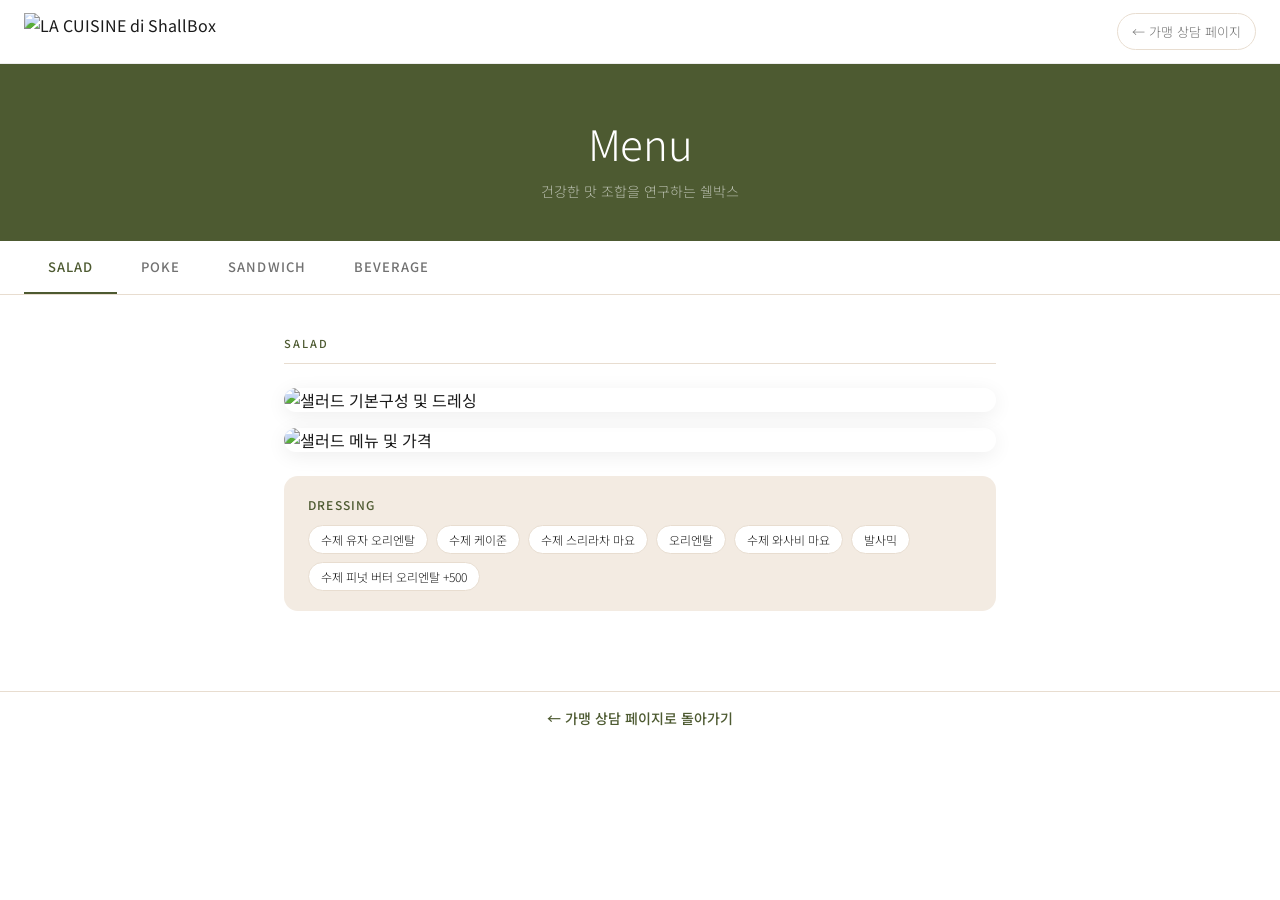
==== menu.html @ d77a671e "Add files via upload" ====
<!DOCTYPE html>
<html lang="ko">
<head>
  <meta charset="UTF-8" />
  <meta name="viewport" content="width=device-width, initial-scale=1.0" />
  <title>쉘박스 메뉴 | ShallBox Menu</title>
  <meta name="description" content="쉘박스 전체 메뉴 — 샐러드, 포케, 샌드위치, 음료" />
  <link rel="preconnect" href="https://fonts.googleapis.com" />
  <link rel="preconnect" href="https://fonts.gstatic.com" crossorigin />
  <link href="https://fonts.googleapis.com/css2?family=Noto+Sans+KR:wght@300;400;500&display=swap" rel="stylesheet" />
  <style>
    *, *::before, *::after { box-sizing: border-box; margin: 0; padding: 0; }
    :root {
      --green: #4d5a31;
      --green-dark: #3d4727;
      --cream: #f3ebe2;
      --cream-dark: #e8ddd0;
      --black: #1a1a1a;
      --gray: #717171;
      --gray-light: #f5f5f3;
      --white: #ffffff;
    }
    html { scroll-behavior: smooth; }
    body {
      font-family: -apple-system, BlinkMacSystemFont, 'Noto Sans KR', 'Apple SD Gothic Neo', sans-serif;
      background: var(--white); color: var(--black);
      -webkit-font-smoothing: antialiased;
    }
    img { display: block; max-width: 100%; }
    a { text-decoration: none; color: inherit; }

    /* HEADER */
    .header {
      position: sticky; top: 0; z-index: 100;
      background: rgba(255,255,255,0.95); backdrop-filter: blur(16px);
      border-bottom: 1px solid rgba(0,0,0,0.07);
      padding: 0 24px; height: 64px;
      display: flex; align-items: center; justify-content: space-between;
    }
    .header-logo { height: 38px; }
    .header-back {
      display: flex; align-items: center; gap: 6px;
      font-size: 13px; color: var(--gray); font-weight: 300;
      padding: 8px 14px; border-radius: 999px;
      border: 1px solid var(--cream-dark);
      transition: all .2s;
    }
    .header-back:hover { border-color: var(--green); color: var(--green); }

    /* HERO */
    .menu-hero {
      background: var(--green); padding: 48px 24px 40px;
      text-align: center;
    }
    .menu-hero h1 {
      font-size: clamp(28px, 4vw, 42px); font-weight: 300;
      color: var(--white); letter-spacing: -0.01em; margin-bottom: 8px;
    }
    .menu-hero p { font-size: 14px; color: rgba(255,255,255,0.6); font-weight: 300; }

    /* TABS */
    .tabs-wrap {
      position: sticky; top: 64px; z-index: 90;
      background: var(--white);
      border-bottom: 1px solid var(--cream-dark);
      padding: 0 24px;
      overflow-x: auto;
      -webkit-overflow-scrolling: touch;
      scrollbar-width: none;
    }
    .tabs-wrap::-webkit-scrollbar { display: none; }
    .tabs {
      display: flex; gap: 0;
      min-width: max-content;
    }
    .tab {
      padding: 16px 24px;
      font-size: 13px; font-weight: 500;
      color: var(--gray); letter-spacing: 0.08em;
      border-bottom: 2px solid transparent;
      transition: all .2s; white-space: nowrap;
      background: none; cursor: pointer; border-top: none; border-left: none; border-right: none;
      font-family: inherit;
    }
    .tab.active { color: var(--green); border-bottom-color: var(--green); }
    .tab:hover { color: var(--green); }

    /* MENU SECTIONS */
    .menu-section { display: none; padding: 40px 24px 80px; max-width: 760px; margin: 0 auto; }
    .menu-section.active { display: block; }

    .menu-section-title {
      font-size: 11px; font-weight: 500; letter-spacing: 0.18em;
      text-transform: uppercase; color: var(--green);
      margin-bottom: 24px; padding-bottom: 12px;
      border-bottom: 1px solid var(--cream-dark);
    }

    .menu-img-wrap {
      border-radius: 16px; overflow: hidden;
      box-shadow: 0 4px 20px rgba(0,0,0,0.07);
      margin-bottom: 16px;
    }
    .menu-img-wrap img { width: 100%; }
    .menu-img-wrap + .menu-img-wrap { margin-top: 12px; }

    .menu-note {
      font-size: 12px; color: var(--gray); font-weight: 300;
      text-align: center; margin-top: 24px; line-height: 1.8;
    }

    /* DRESSING BOX */
    .dressing-box {
      background: var(--cream); border-radius: 14px;
      padding: 20px 24px; margin-top: 24px;
    }
    .dressing-box h4 {
      font-size: 12px; font-weight: 500; color: var(--green);
      letter-spacing: 0.1em; text-transform: uppercase; margin-bottom: 12px;
    }
    .dressing-list {
      display: flex; flex-wrap: wrap; gap: 8px;
    }
    .dressing-tag {
      font-size: 12px; font-weight: 300; color: var(--black);
      background: var(--white); border-radius: 999px;
      padding: 5px 12px;
      border: 1px solid var(--cream-dark);
    }

    /* BEVERAGE GRID */
    .bev-grid {
      display: grid; grid-template-columns: 1fr 1fr; gap: 20px; margin-top: 8px;
    }
    .bev-category h3 {
      font-size: 14px; font-weight: 500; color: var(--green);
      margin-bottom: 12px; padding-bottom: 8px;
      border-bottom: 1px solid var(--cream-dark);
    }
    .bev-item {
      display: flex; justify-content: space-between; align-items: center;
      padding: 8px 0; border-bottom: 1px solid rgba(0,0,0,0.05);
      font-size: 13px;
    }
    .bev-item:last-child { border-bottom: none; }
    .bev-name { color: var(--black); font-weight: 300; }
    .bev-price { color: var(--green); font-weight: 500; white-space: nowrap; margin-left: 8px; }
    .bev-options {
      margin-top: 16px; padding: 12px 16px;
      background: var(--cream); border-radius: 10px;
      font-size: 11px; color: var(--gray); font-weight: 300; line-height: 1.8;
    }

    /* BACK TO TOP */
    .back-to-fran {
      display: flex; align-items: center; justify-content: center;
      gap: 8px; padding: 16px;
      font-size: 14px; color: var(--green); font-weight: 500;
      border-top: 1px solid var(--cream-dark);
    }
    .back-to-fran:hover { text-decoration: underline; text-underline-offset: 3px; }

    @media (max-width: 600px) {
      .bev-grid { grid-template-columns: 1fr; }
      .menu-section { padding: 32px 16px 64px; }
    }
  </style>
</head>
<body>

<header class="header">
  <img src="images/logo.png" alt="LA CUISINE di ShallBox" class="header-logo" />
  <a href="/" class="header-back">
    ← 가맹 상담 페이지
  </a>
</header>

<div class="menu-hero">
  <h1>Menu</h1>
  <p>건강한 맛 조합을 연구하는 쉘박스</p>
</div>

<div class="tabs-wrap">
  <div class="tabs">
    <button class="tab active" onclick="showTab('salad', this)">SALAD</button>
    <button class="tab" onclick="showTab('poke', this)">POKE</button>
    <button class="tab" onclick="showTab('sandwich', this)">SANDWICH</button>
    <button class="tab" onclick="showTab('beverage', this)">BEVERAGE</button>
  </div>
</div>

<!-- SALAD -->
<div id="tab-salad" class="menu-section active">
  <p class="menu-section-title">Salad</p>
  <div class="menu-img-wrap"><img src="images/menu_page_1.webp" alt="샐러드 기본구성 및 드레싱" /></div>
  <div class="menu-img-wrap"><img src="images/menu_page_2.webp" alt="샐러드 메뉴 및 가격" /></div>
  <div class="dressing-box">
    <h4>Dressing</h4>
    <div class="dressing-list">
      <span class="dressing-tag">수제 유자 오리엔탈</span>
      <span class="dressing-tag">수제 케이준</span>
      <span class="dressing-tag">수제 스리라차 마요</span>
      <span class="dressing-tag">오리엔탈</span>
      <span class="dressing-tag">수제 와사비 마요</span>
      <span class="dressing-tag">발사믹</span>
      <span class="dressing-tag">수제 피넛 버터 오리엔탈 +500</span>
    </div>
  </div>
</div>

<!-- POKE -->
<div id="tab-poke" class="menu-section">
  <p class="menu-section-title">Poke</p>
  <div class="menu-img-wrap"><img src="images/menu_page_3.webp" alt="포케 기본구성 및 드레싱" /></div>
  <div class="menu-img-wrap"><img src="images/menu_page_4.webp" alt="포케 메뉴 및 가격" /></div>
  <div class="dressing-box">
    <h4>Dressing</h4>
    <div class="dressing-list">
      <span class="dressing-tag">수제 유자 오리엔탈</span>
      <span class="dressing-tag">수제 케이준</span>
      <span class="dressing-tag">수제 스리라차 마요</span>
      <span class="dressing-tag">오리엔탈</span>
      <span class="dressing-tag">수제 와사비 마요</span>
      <span class="dressing-tag">발사믹</span>
      <span class="dressing-tag">수제 피넛 버터 오리엔탈 +500</span>
    </div>
  </div>
</div>

<!-- SANDWICH -->
<div id="tab-sandwich" class="menu-section">
  <p class="menu-section-title">Sandwich</p>
  <div class="menu-img-wrap"><img src="images/menu_page_5.webp" alt="샌드위치 시그니처 메뉴" /></div>
  <div class="menu-img-wrap"><img src="images/menu_page_6.webp" alt="샌드위치 메뉴 및 가격" /></div>
</div>

<!-- BEVERAGE -->
<div id="tab-beverage" class="menu-section">
  <p class="menu-section-title">Beverage</p>
  <div class="menu-img-wrap"><img src="images/menu_page_7.webp" alt="음료 메뉴 및 가격" /></div>
  <p class="menu-note">캔 변경 +500 · 샷 추가 +1,000 · 바닐라 시럽 +500 · 헤이즐넛 시럽 +500</p>
</div>

<a href="/" class="back-to-fran">← 가맹 상담 페이지로 돌아가기</a>

<script>
  function showTab(name, btn) {
    document.querySelectorAll('.menu-section').forEach(s => s.classList.remove('active'));
    document.querySelectorAll('.tab').forEach(b => b.classList.remove('active'));
    document.getElementById('tab-' + name).classList.add('active');
    btn.classList.add('active');
    window.scrollTo({ top: 128, behavior: 'smooth' });
  }
</script>
</body>
</html>
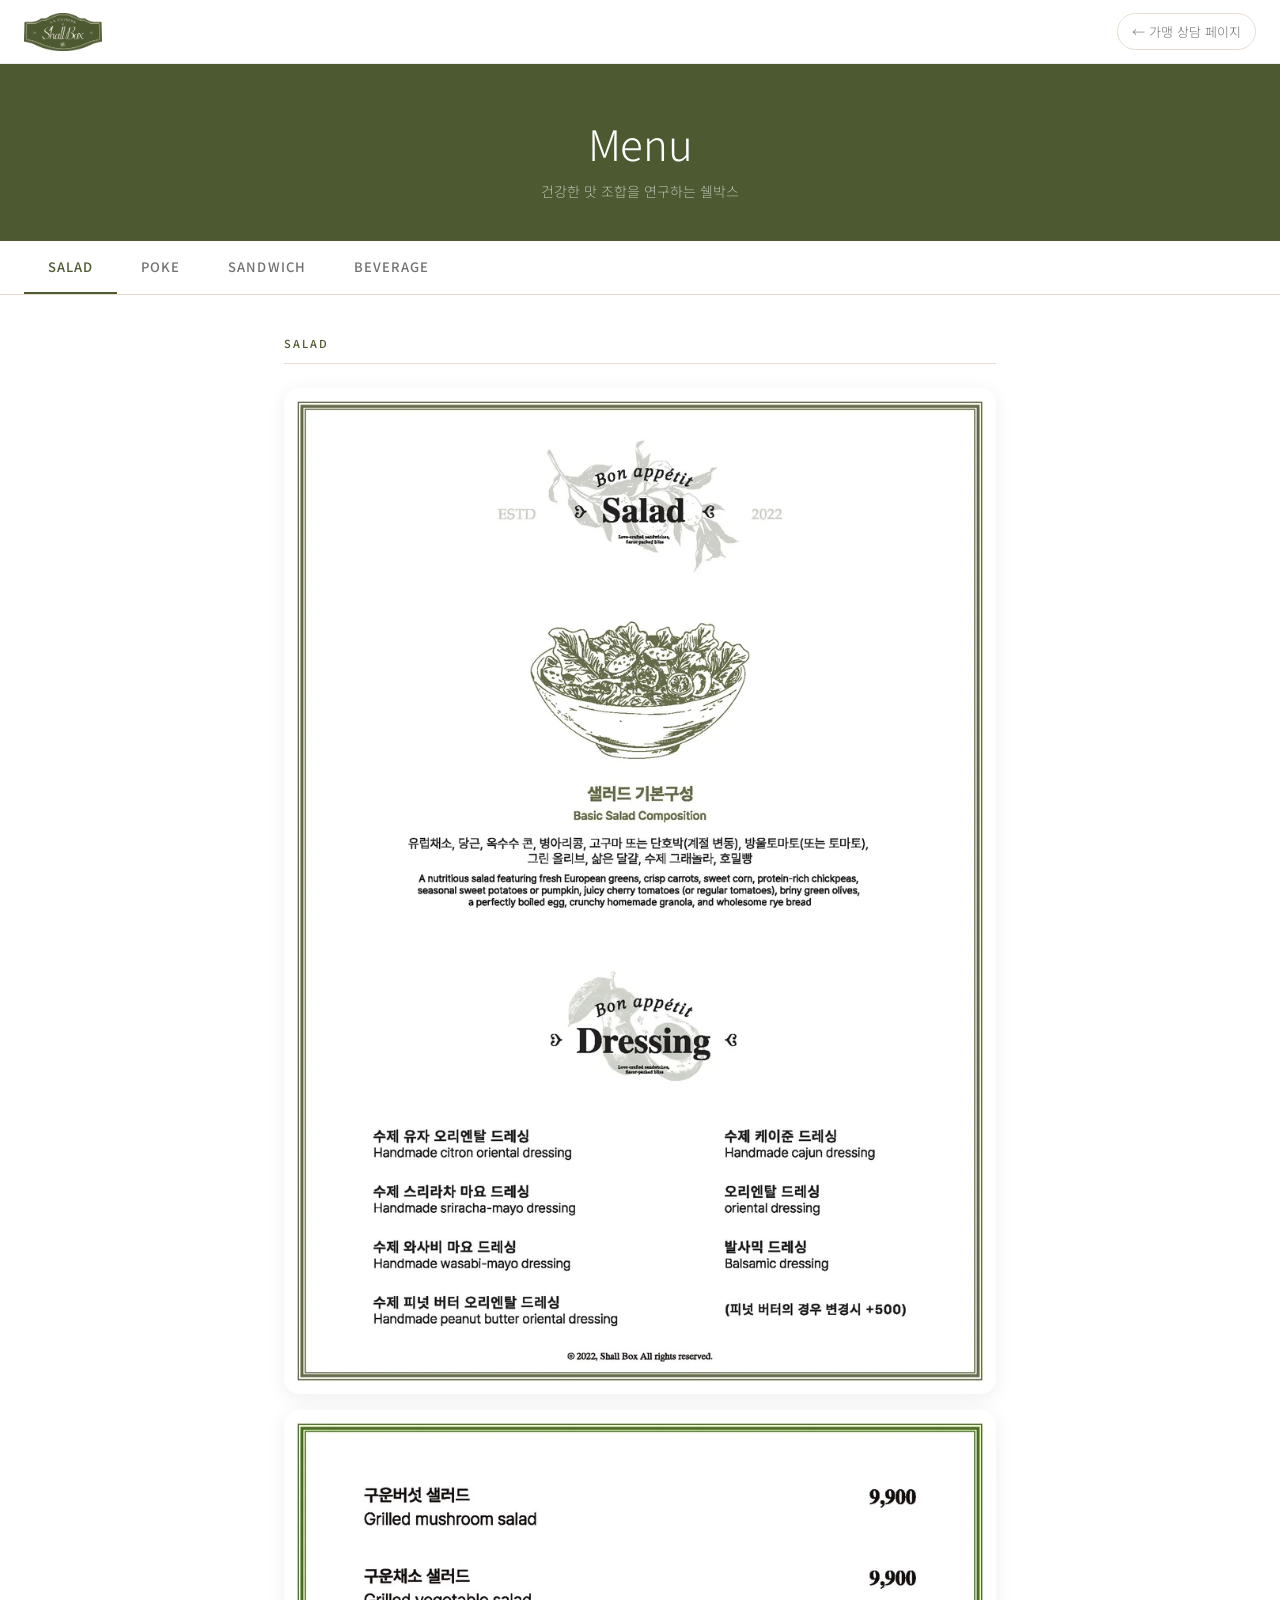
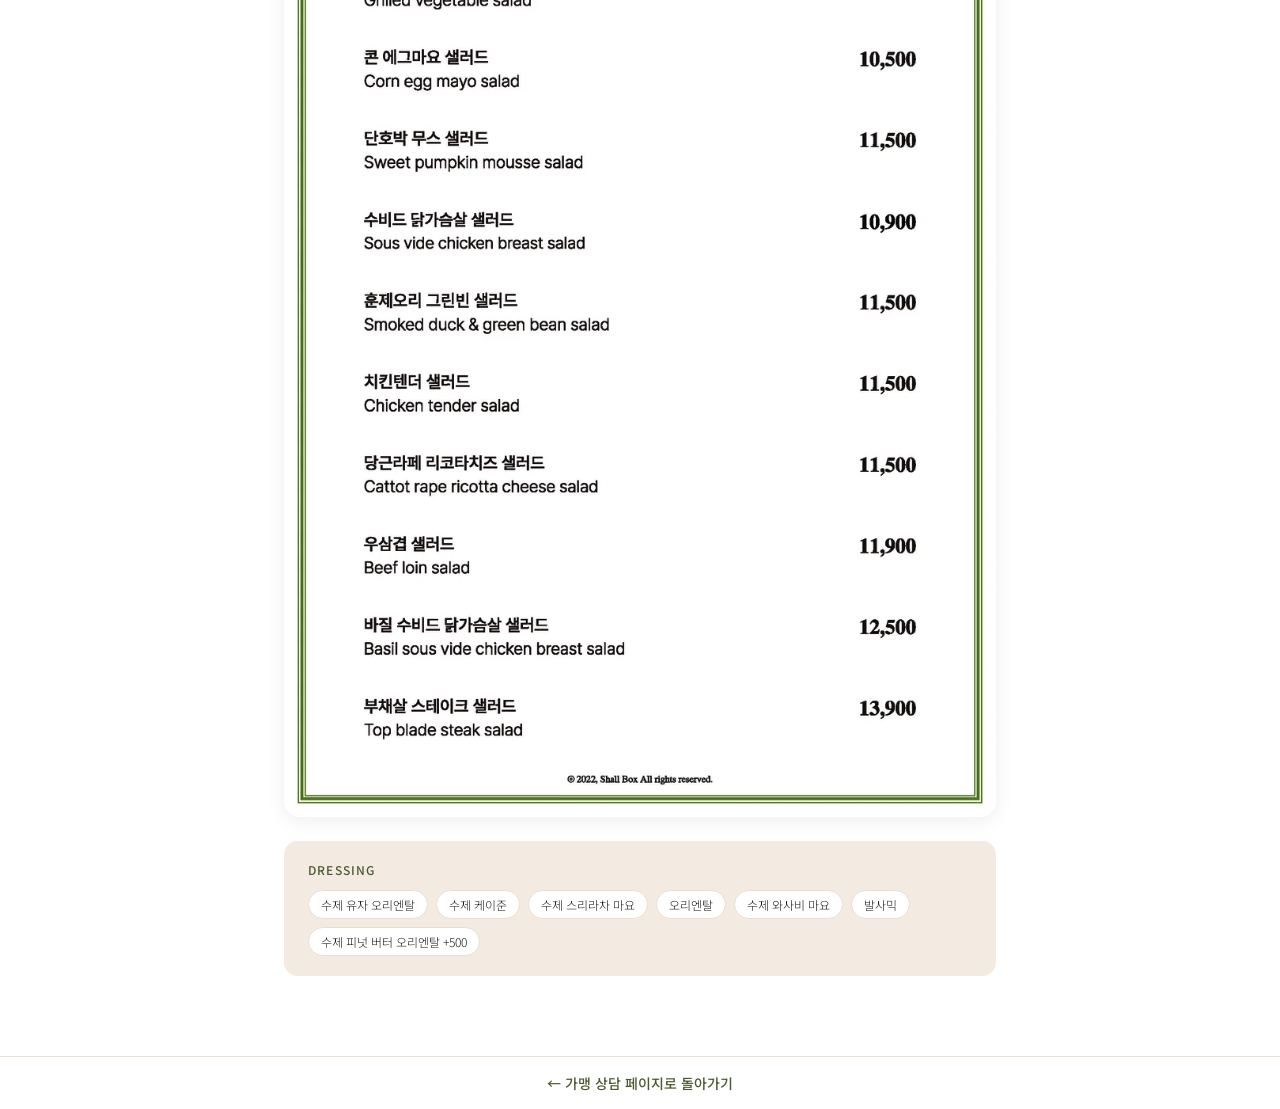
==== commit 20c35e08: "Update menu.html" ====
--- a/menu.html
+++ b/menu.html
@@ -3,6 +3,7 @@
 <head>
   <meta charset="UTF-8" />
   <meta name="viewport" content="width=device-width, initial-scale=1.0" />
+  <link rel="canonical" href="https://shallbox.com/menu.html" />
   <title>쉘박스 메뉴 | ShallBox Menu</title>
   <meta name="description" content="쉘박스 전체 메뉴 — 샐러드, 포케, 샌드위치, 음료" />
   <link rel="preconnect" href="https://fonts.googleapis.com" />
